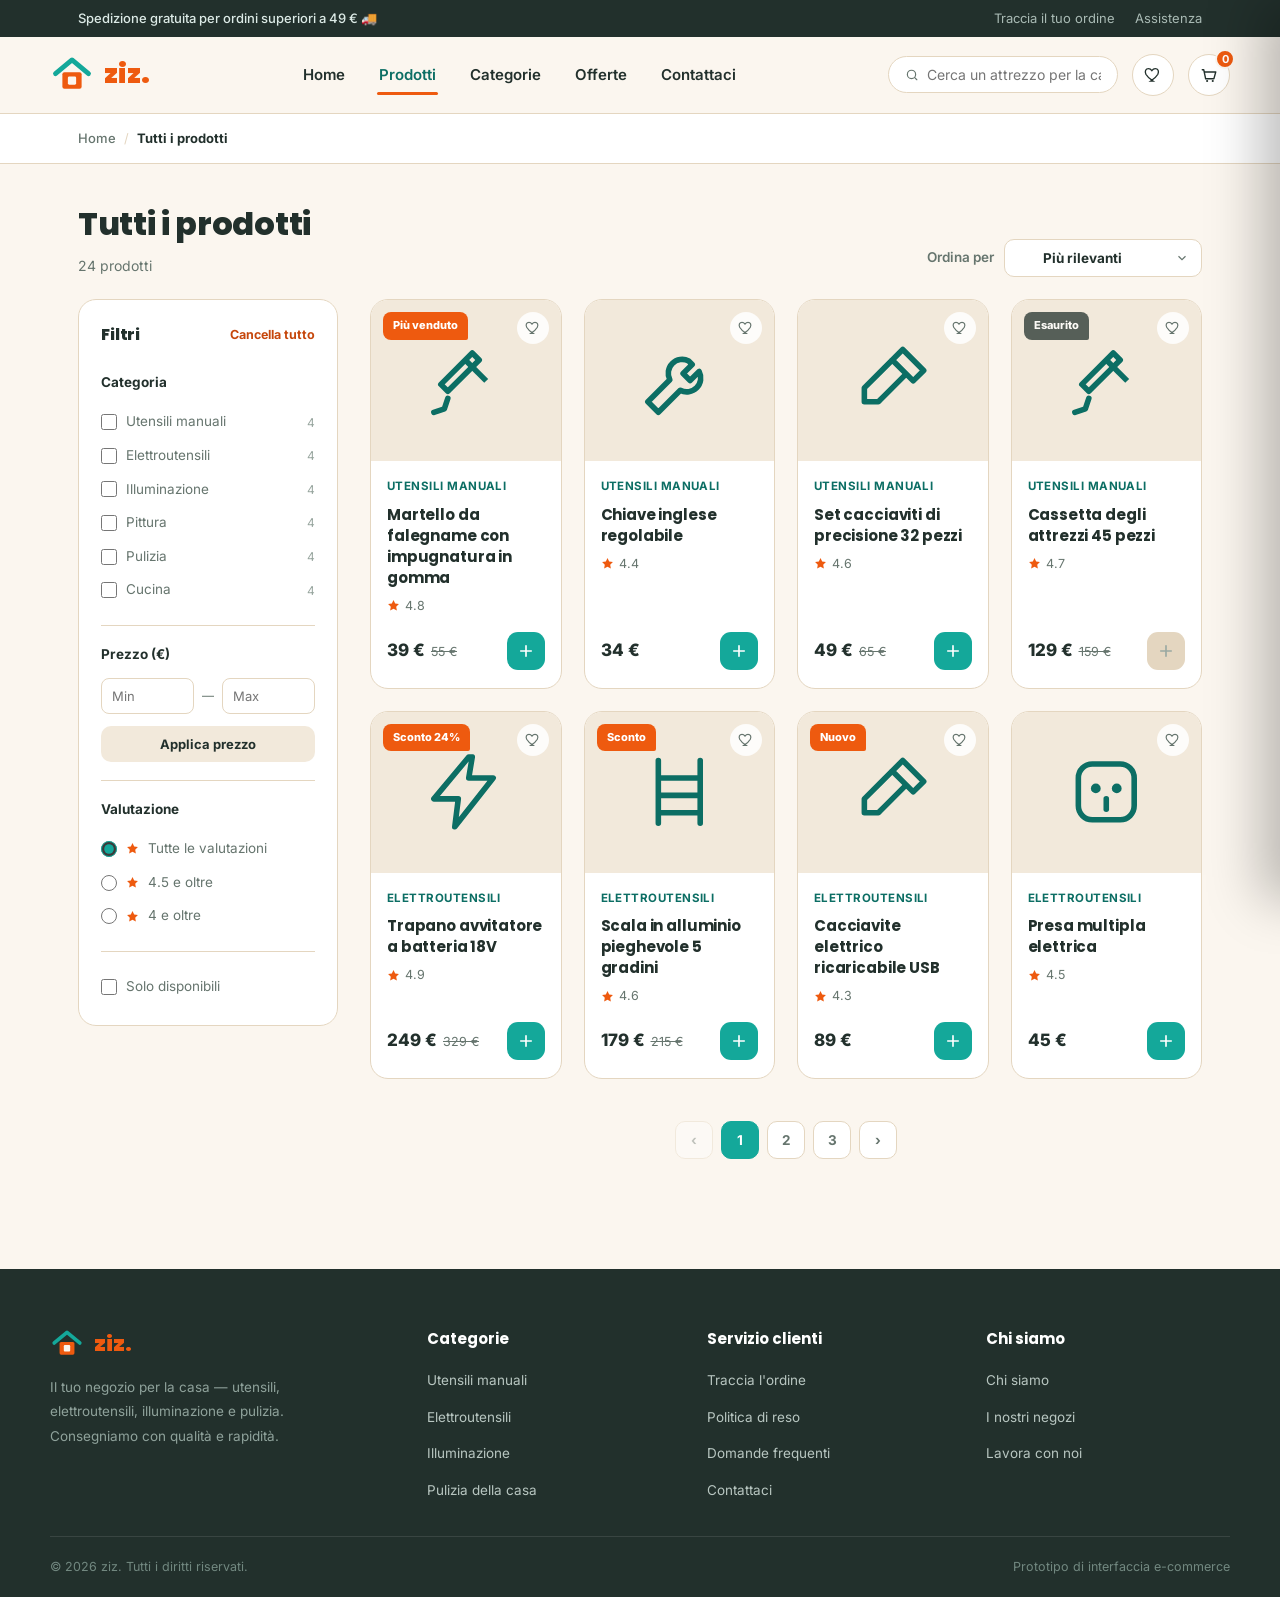
==== aziz-abbigliamento.html @ 1478eea5 "fainl" ====
<!DOCTYPE html>
<html lang="it" dir="ltr">
<head>
<meta charset="UTF-8">
<meta name="viewport" content="width=device-width, initial-scale=1.0">
<title>ziz | Tutti i prodotti</title>
<link rel="preconnect" href="https://fonts.googleapis.com">
<link href="https://fonts.googleapis.com/css2?family=Poppins:wght@400;500;700;800;900&family=Inter:wght@300;400;500;600&display=swap" rel="stylesheet">
<link rel="stylesheet" href="centro-css.css">
</head>
<body>

<!-- Top utility bar -->
<div class="topbar">
  <div class="wrap">
    <span class="promo">Spedizione gratuita per ordini superiori a 49 € 🚚</span>
    <div class="links">
      <a href="#">Traccia il tuo ordine</a>
      <a href="#">Assistenza</a>
    </div>
  </div>
</div>

<!-- Header -->
<header class="site">
  <div class="wrap header-row">
    <a href="#" class="logo" aria-label="ziz - Pagina principale">
      <svg viewBox="0 0 64 64" fill="none" xmlns="http://www.w3.org/2000/svg">
        <path d="M8 30L32 10L56 30" stroke="#14A89A" stroke-width="7" stroke-linecap="round" stroke-linejoin="round"/>
        <rect x="18" y="28" width="28" height="24" rx="3" fill="#EE5A0F"/>
        <rect x="26" y="34" width="12" height="12" rx="2" fill="#FBF6EF"/>
      </svg>
      <span class="word">ziz<span class="dot">.</span></span>
    </a>

    <nav class="main">
      <a href="#">Home</a>
      <a href="#" class="active">Prodotti</a>
      <a href="#">Categorie</a>
      <a href="#">Offerte</a>
      <a href="#">Contattaci</a>
    </nav>

    <div class="header-actions">
      <div class="search-box">
        <svg width="16" height="16" viewBox="0 0 24 24" fill="none"><circle cx="11" cy="11" r="7" stroke="currentColor" stroke-width="2"/><path d="M20 20L16.5 16.5" stroke="currentColor" stroke-width="2" stroke-linecap="round"/></svg>
        <input type="text" placeholder="Cerca un attrezzo per la casa...">
      </div>
      <button class="icon-btn" aria-label="Preferiti">
        <svg width="18" height="18" viewBox="0 0 24 24" fill="none"><path d="M12 20s-7-4.5-9.5-9C.7 7 2.3 3.5 6 3.5c2.1 0 3.5 1.2 4.5 2.6C11.5 4.7 12.9 3.5 15 3.5c3.7 0 5.3 3.5 3.5 7.5-2.5 4.5-9.5 9-9.5 9z" stroke="#22302C" stroke-width="1.8"/></svg>
      </button>
      <button class="icon-btn" id="cartBtn" aria-label="Carrello" onclick="openCart()">
        <svg width="18" height="18" viewBox="0 0 24 24" fill="none"><path d="M3 5h2l2.5 12h11L21 8H6.5" stroke="#22302C" stroke-width="1.8" stroke-linecap="round" stroke-linejoin="round"/><circle cx="9.5" cy="20" r="1.4" fill="#22302C"/><circle cx="17" cy="20" r="1.4" fill="#22302C"/></svg>
        <span class="cart-count" id="cartCount">0</span>
      </button>
    </div>
  </div>
</header>

<!-- Breadcrumb -->
<div class="breadcrumb">
  <div class="wrap">
    <a href="#">Home</a>
    <span class="sep">/</span>
    <span class="current">Tutti i prodotti</span>
  </div>
</div>

<!-- Page head -->
<div class="page-head">
  <div class="wrap page-head-row">
    <div>
      <h1>Tutti i prodotti</h1>
      <div class="count" id="resultsCount">— prodotti</div>
    </div>
    <div class="head-tools">
      <button class="filter-toggle" onclick="toggleFilters()">
        <svg viewBox="0 0 24 24" fill="none"><path d="M4 6h16M7 12h10M10 18h4" stroke="currentColor" stroke-width="1.8" stroke-linecap="round"/></svg>
        Filtri
      </button>
      <div class="sort-box">
        <span>Ordina per</span>
        <select id="sortSelect">
          <option value="relevance">Più rilevanti</option>
          <option value="price-asc">Prezzo: dal più basso</option>
          <option value="price-desc">Prezzo: dal più alto</option>
          <option value="rating">Più votati</option>
        </select>
      </div>
    </div>
  </div>
</div>

<!-- Shop layout -->
<div class="wrap shop-layout">

  <!-- Filters -->
  <aside class="filters" id="filtersPanel">
    <div class="filters-head">
      <h3>Filtri</h3>
      <button class="clear-filters" onclick="clearFilters()">Cancella tutto</button>
    </div>

    <div class="filter-group">
      <h4>Categoria</h4>
      <div id="catFilters"><!-- injected --></div>
    </div>

    <div class="filter-group">
      <h4>Prezzo (€)</h4>
      <div class="price-inputs">
        <input type="number" id="priceMin" placeholder="Min" min="0">
        <span>—</span>
        <input type="number" id="priceMax" placeholder="Max" min="0">
      </div>
      <button class="price-apply" onclick="renderGrid()">Applica prezzo</button>
    </div>

    <div class="filter-group">
      <h4>Valutazione</h4>
      <label class="filter-check rating-check">
        <span class="lbl">
          <input type="radio" name="rating" value="0" checked onchange="renderGrid()">
          <svg viewBox="0 0 24 24" fill="currentColor"><path d="M12 2l3.1 6.3 6.9 1-5 4.9 1.2 6.8L12 17.8 5.8 21l1.2-6.8-5-4.9 6.9-1L12 2z"/></svg>
          Tutte le valutazioni
        </span>
      </label>
      <label class="filter-check rating-check">
        <span class="lbl">
          <input type="radio" name="rating" value="4.5" onchange="renderGrid()">
          <svg viewBox="0 0 24 24" fill="currentColor"><path d="M12 2l3.1 6.3 6.9 1-5 4.9 1.2 6.8L12 17.8 5.8 21l1.2-6.8-5-4.9 6.9-1L12 2z"/></svg>
          4.5 e oltre
        </span>
      </label>
      <label class="filter-check rating-check">
        <span class="lbl">
          <input type="radio" name="rating" value="4" onchange="renderGrid()">
          <svg viewBox="0 0 24 24" fill="currentColor"><path d="M12 2l3.1 6.3 6.9 1-5 4.9 1.2 6.8L12 17.8 5.8 21l1.2-6.8-5-4.9 6.9-1L12 2z"/></svg>
          4 e oltre
        </span>
      </label>
    </div>

    <div class="filter-group">
      <label class="filter-check">
        <span class="lbl">
          <input type="checkbox" id="inStockOnly" onchange="renderGrid()">
          Solo disponibili
        </span>
      </label>
    </div>
  </aside>

  <!-- Products -->
  <main>
    <div class="prod-grid" id="productGrid"><!-- injected by JS --></div>
    <div class="pagination" id="pagination"><!-- injected by JS --></div>
  </main>
</div>

<!-- Footer -->
<footer>
  <div class="wrap footer-top">
    <div>
      <div class="flogo">
        <svg viewBox="0 0 64 64" fill="none"><path d="M8 30L32 10L56 30" stroke="#14A89A" stroke-width="7" stroke-linecap="round" stroke-linejoin="round"/><rect x="18" y="28" width="28" height="24" rx="3" fill="#EE5A0F"/><rect x="26" y="34" width="12" height="12" rx="2" fill="#FBF6EF"/></svg>
        <span class="word">ziz.</span>
      </div>
      <p class="desc">Il tuo negozio per la casa — utensili, elettroutensili, illuminazione e pulizia. Consegniamo con qualità e rapidità.</p>
    </div>
    <div>
      <h4>Categorie</h4>
      <ul>
        <li><a href="#">Utensili manuali</a></li>
        <li><a href="#">Elettroutensili</a></li>
        <li><a href="#">Illuminazione</a></li>
        <li><a href="#">Pulizia della casa</a></li>
      </ul>
    </div>
    <div>
      <h4>Servizio clienti</h4>
      <ul>
        <li><a href="#">Traccia l'ordine</a></li>
        <li><a href="#">Politica di reso</a></li>
        <li><a href="#">Domande frequenti</a></li>
        <li><a href="#">Contattaci</a></li>
      </ul>
    </div>
    <div>
      <h4>Chi siamo</h4>
      <ul>
        <li><a href="#">Chi siamo</a></li>
        <li><a href="#">I nostri negozi</a></li>
        <li><a href="#">Lavora con noi</a></li>
      </ul>
    </div>
  </div>
  <div class="wrap footer-bottom">
    <span>© 2026 ziz. Tutti i diritti riservati.</span>
    <span>Prototipo di interfaccia e-commerce</span>
  </div>
</footer>

<!-- Cart drawer -->
<div class="overlay" id="overlay" onclick="closeCart()"></div>
<aside class="drawer" id="drawer">
  <div class="drawer-head">
    <h3>Carrello</h3>
    <button class="drawer-close" onclick="closeCart()" aria-label="Chiudi il carrello">
      <svg viewBox="0 0 24 24" fill="none"><path d="M6 6l12 12M18 6L6 18" stroke="#22302C" stroke-width="2" stroke-linecap="round"/></svg>
    </button>
  </div>
  <div class="drawer-items" id="drawerItems"></div>
  <div class="drawer-foot">
    <div class="subtotal-row"><span>Subtotale</span><span class="amt" id="subtotalAmt">0 €</span></div>
    <a href="#" class="btn btn-primary" style="width:100%;">Completa l'ordine</a>
  </div>
</aside>

<script>
  // ---------- Icons ----------
  const ICONS = {
    hammer: `<svg viewBox="0 0 24 24" fill="none"><path d="M14 4l-9 9 2 2 9-9-2-2z" stroke="currentColor" stroke-width="1.6" stroke-linejoin="round"/><path d="M12 6l6 6" stroke="currentColor" stroke-width="1.6"/><path d="M3 21l3-1 1-3" stroke="currentColor" stroke-width="1.6" stroke-linecap="round" stroke-linejoin="round"/></svg>`,
    drill: `<svg viewBox="0 0 24 24" fill="none"><path d="M13 2L3 14h7l-1 8 11-14h-7l1-6z" stroke="currentColor" stroke-width="1.6" stroke-linejoin="round"/></svg>`,
    bulb: `<svg viewBox="0 0 24 24" fill="none"><circle cx="12" cy="8" r="4" stroke="currentColor" stroke-width="1.6"/><path d="M9 12l-2 8h10l-2-8" stroke="currentColor" stroke-width="1.6" stroke-linejoin="round"/></svg>`,
    brush: `<svg viewBox="0 0 24 24" fill="none"><path d="M4 20h16M8 20V10l4-6 4 6v10" stroke="currentColor" stroke-width="1.6" stroke-linejoin="round"/></svg>`,
    spray: `<svg viewBox="0 0 24 24" fill="none"><path d="M9 8h4v13H9zM11 8V4M8 5h6M2 10l3 2M2 14l3-1" stroke="currentColor" stroke-width="1.6" stroke-linecap="round" stroke-linejoin="round"/></svg>`,
    pan: `<svg viewBox="0 0 24 24" fill="none"><circle cx="10" cy="12" r="7" stroke="currentColor" stroke-width="1.6"/><path d="M17 10h5" stroke="currentColor" stroke-width="1.6" stroke-linecap="round"/></svg>`,
    wrench: `<svg viewBox="0 0 24 24" fill="none"><path d="M14.7 6.3a4 4 0 00-5.4 5.4L3 18l3 3 6.3-6.3a4 4 0 005.4-5.4l-2.6 2.6-2-2 2.6-2.6z" stroke="currentColor" stroke-width="1.6" stroke-linejoin="round"/></svg>`,
    ladder: `<svg viewBox="0 0 24 24" fill="none"><path d="M6 3v18M18 3v18M6 8h12M6 13h12M6 18h12" stroke="currentColor" stroke-width="1.6" stroke-linecap="round"/></svg>`,
    screwdriver: `<svg viewBox="0 0 24 24" fill="none"><path d="M15 3l6 6-3 3-6-6 3-3z" stroke="currentColor" stroke-width="1.6" stroke-linejoin="round"/><path d="M12 6L4 14v4h4l8-8" stroke="currentColor" stroke-width="1.6" stroke-linejoin="round"/></svg>`,
    socket: `<svg viewBox="0 0 24 24" fill="none"><rect x="4" y="4" width="16" height="16" rx="4" stroke="currentColor" stroke-width="1.6"/><circle cx="9" cy="11" r="1.4" fill="currentColor"/><circle cx="15" cy="11" r="1.4" fill="currentColor"/><path d="M12 14v3" stroke="currentColor" stroke-width="1.6" stroke-linecap="round"/></svg>`,
    lamp: `<svg viewBox="0 0 24 24" fill="none"><path d="M6 4h12l-3 8H9L6 4z" stroke="currentColor" stroke-width="1.6" stroke-linejoin="round"/><path d="M12 12v6M8 21h8" stroke="currentColor" stroke-width="1.6" stroke-linecap="round"/></svg>`,
    roller: `<svg viewBox="0 0 24 24" fill="none"><rect x="3" y="5" width="14" height="6" rx="2" stroke="currentColor" stroke-width="1.6"/><path d="M13 11v4M13 20v-5M13 20h5" stroke="currentColor" stroke-width="1.6" stroke-linecap="round"/></svg>`,
    mop: `<svg viewBox="0 0 24 24" fill="none"><path d="M12 3v11" stroke="currentColor" stroke-width="1.6" stroke-linecap="round"/><path d="M6 21c0-4 3-6 6-7 3 1 6 3 6 7" stroke="currentColor" stroke-width="1.6" stroke-linecap="round" stroke-linejoin="round"/></svg>`,
    kettle: `<svg viewBox="0 0 24 24" fill="none"><path d="M5 11h11a3 3 0 013 3v0a3 3 0 01-3 3h-1" stroke="currentColor" stroke-width="1.6" stroke-linecap="round"/><path d="M4 11c0 6 3 9 7 9s7-3 7-9" stroke="currentColor" stroke-width="1.6"/><path d="M9 11V7a2 2 0 014 0v4" stroke="currentColor" stroke-width="1.6"/></svg>`,
  };

  // ---------- Categories ----------
  const CATEGORIES = ['Utensili manuali','Elettroutensili','Illuminazione','Pittura','Pulizia','Cucina'];

  // ---------- Product data ----------
  // Campo "image": URL della foto reale del prodotto. Se lasciato null (o se il
  // link non si carica), la scheda mostra automaticamente l'icona come prima:
  // non è mai richiesto avere una foto per ogni prodotto.
  const PRODUCTS = [
    {id:1, cat:'Utensili manuali', name:'Martello da falegname con impugnatura in gomma', icon:'hammer', image:'https://picsum.photos/seed/ziz1/500/420', price:39, was:55, rating:4.8, badge:'Più venduto', stock:true},
    {id:2, cat:'Utensili manuali', name:'Chiave inglese regolabile', icon:'wrench', image:'https://picsum.photos/seed/ziz2/500/420', price:34, was:null, rating:4.4, badge:null, stock:true},
    {id:3, cat:'Utensili manuali', name:'Set cacciaviti di precisione 32 pezzi', icon:'screwdriver', image:'https://picsum.photos/seed/ziz3/500/420', price:49, was:65, rating:4.6, badge:null, stock:true},
    {id:4, cat:'Utensili manuali', name:'Cassetta degli attrezzi 45 pezzi', icon:'hammer', image:null, price:129, was:159, rating:4.7, badge:'Sconto 19%', stock:false},

    {id:5, cat:'Elettroutensili', name:'Trapano avvitatore a batteria 18V', icon:'drill', image:'https://picsum.photos/seed/ziz5/500/420', price:249, was:329, rating:4.9, badge:'Sconto 24%', stock:true},
    {id:6, cat:'Elettroutensili', name:'Scala in alluminio pieghevole 5 gradini', icon:'ladder', image:'https://picsum.photos/seed/ziz6/500/420', price:179, was:215, rating:4.6, badge:'Sconto', stock:true},
    {id:7, cat:'Elettroutensili', name:'Cacciavite elettrico ricaricabile USB', icon:'screwdriver', image:null, price:89, was:null, rating:4.3, badge:'Nuovo', stock:true},
    {id:8, cat:'Elettroutensili', name:'Presa multipla elettrica', icon:'socket', image:'https://picsum.photos/seed/ziz8/500/420', price:45, was:null, rating:4.5, badge:null, stock:true},

    {id:9, cat:'Illuminazione', name:'Lampadina LED smart controllabile', icon:'bulb', image:'https://picsum.photos/seed/ziz9/500/420', price:29, was:null, rating:4.6, badge:null, stock:true},
    {id:10, cat:'Illuminazione', name:'Lampada da scrivania pieghevole', icon:'lamp', image:'https://picsum.photos/seed/ziz10/500/420', price:69, was:89, rating:4.4, badge:null, stock:true},
    {id:11, cat:'Illuminazione', name:'Striscia LED colorata 5 metri', icon:'bulb', image:null, price:55, was:75, rating:4.7, badge:'Sconto 27%', stock:true},
    {id:12, cat:'Illuminazione', name:'Lampada da parete esterna impermeabile', icon:'lamp', image:'https://picsum.photos/seed/ziz12/500/420', price:99, was:null, rating:4.2, badge:null, stock:false},

    {id:13, cat:'Pittura', name:'Set pennelli professionali 5 pezzi', icon:'brush', image:'https://picsum.photos/seed/ziz13/500/420', price:59, was:79, rating:4.5, badge:null, stock:true},
    {id:14, cat:'Pittura', name:'Rullo per pittura con vaschetta', icon:'roller', image:'https://picsum.photos/seed/ziz14/500/420', price:35, was:null, rating:4.3, badge:null, stock:true},
    {id:15, cat:'Pittura', name:'Pittura murale per interni 3,6 litri', icon:'brush', image:null, price:145, was:170, rating:4.6, badge:'Sconto', stock:true},
    {id:16, cat:'Pittura', name:'Nastro adesivo di protezione per pittura', icon:'roller', image:'https://picsum.photos/seed/ziz16/500/420', price:12, was:null, rating:4.1, badge:null, stock:true},

    {id:17, cat:'Pulizia', name:'Detergente spray multiuso', icon:'spray', image:'https://picsum.photos/seed/ziz17/500/420', price:18, was:null, rating:4.3, badge:'Nuovo', stock:true},
    {id:18, cat:'Pulizia', name:'Scopa a mocio rotante con doppio secchio', icon:'mop', image:'https://picsum.photos/seed/ziz18/500/420', price:99, was:129, rating:4.8, badge:'Più venduto', stock:true},
    {id:19, cat:'Pulizia', name:'Set spazzole per pulizia domestica', icon:'spray', image:null, price:27, was:null, rating:4.2, badge:null, stock:true},
    {id:20, cat:'Pulizia', name:'Aspirapolvere portatile a batteria', icon:'mop', image:'https://picsum.photos/seed/ziz20/500/420', price:159, was:199, rating:4.6, badge:'Sconto 20%', stock:false},

    {id:21, cat:'Cucina', name:'Padella antiaderente Tefal 28 cm', icon:'pan', image:'https://picsum.photos/seed/ziz21/500/420', price:89, was:120, rating:4.7, badge:null, stock:true},
    {id:22, cat:'Cucina', name:'Bollitore elettrico in acciaio inox', icon:'kettle', image:'https://picsum.photos/seed/ziz22/500/420', price:79, was:99, rating:4.5, badge:null, stock:true},
    {id:23, cat:'Cucina', name:'Set pentole da cucina 8 pezzi', icon:'pan', image:null, price:299, was:359, rating:4.8, badge:'Sconto 17%', stock:true},
    {id:24, cat:'Cucina', name:'Bollitore elettrico con controllo della temperatura', icon:'kettle', image:'https://picsum.photos/seed/ziz24/500/420', price:119, was:null, rating:4.4, badge:'Nuovo', stock:true},
  ];

  const PAGE_SIZE = 8;
  let currentPage = 1;

  // ---------- Build category filter checkboxes ----------
  const catFiltersEl = document.getElementById('catFilters');
  catFiltersEl.innerHTML = CATEGORIES.map(cat => {
    const count = PRODUCTS.filter(p => p.cat === cat).length;
    return `
      <label class="filter-check">
        <span class="lbl">
          <input type="checkbox" class="cat-check" value="${cat}" onchange="renderGrid()">
          ${cat}
        </span>
        <span class="cnt">${count}</span>
      </label>`;
  }).join('');

  function getSelectedCats(){
    return Array.from(document.querySelectorAll('.cat-check:checked')).map(c => c.value);
  }

  function getFiltered(){
    const cats = getSelectedCats();
    const min = parseFloat(document.getElementById('priceMin').value);
    const max = parseFloat(document.getElementById('priceMax').value);
    const minRating = parseFloat(document.querySelector('input[name="rating"]:checked').value);
    const stockOnly = document.getElementById('inStockOnly').checked;

    let list = PRODUCTS.filter(p => {
      if(cats.length && !cats.includes(p.cat)) return false;
      if(!isNaN(min) && p.price < min) return false;
      if(!isNaN(max) && p.price > max) return false;
      if(p.rating < minRating) return false;
      if(stockOnly && !p.stock) return false;
      return true;
    });

    const sort = document.getElementById('sortSelect').value;
    if(sort === 'price-asc') list.sort((a,b) => a.price - b.price);
    else if(sort === 'price-desc') list.sort((a,b) => b.price - a.price);
    else if(sort === 'rating') list.sort((a,b) => b.rating - a.rating);

    return list;
  }

  function cardHTML(p){
    return `
    <article class="prod-card">
      <div class="prod-media">
        ${p.badge && p.stock ? `<span class="badge">${p.badge}</span>` : ''}
        ${!p.stock ? `<span class="badge out">Esaurito</span>` : ''}
        <button class="fav-btn" onclick="this.classList.toggle('active')" aria-label="Aggiungi ai preferiti">
          <svg viewBox="0 0 24 24" fill="none"><path d="M12 20s-7-4.5-9.5-9C.7 7 2.3 3.5 6 3.5c2.1 0 3.5 1.2 4.5 2.6C11.5 4.7 12.9 3.5 15 3.5c3.7 0 5.3 3.5 3.5 7.5-2.5 4.5-9.5 9-9.5 9z" stroke="currentColor" stroke-width="1.8"/></svg>
        </button>
        ${ICONS[p.icon]}
        ${p.image ? `<img src="${p.image}" alt="${p.name}" loading="lazy" onerror="this.remove()">` : ''}
      </div>
      <div class="prod-body">
        <span class="prod-cat">${p.cat}</span>
        <h3 class="prod-name">${p.name}</h3>
        <div class="prod-rating">
          <svg viewBox="0 0 24 24" fill="currentColor"><path d="M12 2l3.1 6.3 6.9 1-5 4.9 1.2 6.8L12 17.8 5.8 21l1.2-6.8-5-4.9 6.9-1L12 2z"/></svg>
          ${p.rating}
        </div>
        <div class="prod-foot">
          <div class="price">
            <span class="now">${p.price} €</span>
            ${p.was ? `<span class="was">${p.was} €</span>` : ''}
          </div>
          <button class="add-btn" aria-label="Aggiungi al carrello" onclick="addToCart(${p.id})" ${!p.stock ? 'disabled' : ''}>
            <svg viewBox="0 0 24 24" fill="none"><path d="M12 5v14M5 12h14" stroke="currentColor" stroke-width="2.2" stroke-linecap="round"/></svg>
          </button>
        </div>
      </div>
    </article>`;
  }

  function renderGrid(){
    currentPage = Math.min(currentPage, 1e9);
    const filtered = getFiltered();
    const totalPages = Math.max(1, Math.ceil(filtered.length / PAGE_SIZE));
    if(currentPage > totalPages) currentPage = totalPages;

    document.getElementById('resultsCount').textContent = `${filtered.length} prodotti`;

    const grid = document.getElementById('productGrid');
    if(filtered.length === 0){
      grid.classList.add('empty');
      grid.innerHTML = `
        <div class="results-empty show">
          <svg viewBox="0 0 24 24" fill="none"><circle cx="11" cy="11" r="7" stroke="currentColor" stroke-width="1.6"/><path d="M20 20L16.5 16.5" stroke="currentColor" stroke-width="1.6" stroke-linecap="round"/></svg>
          <p>Nessun prodotto trovato</p>
          <span>Prova a modificare i filtri o cancellali per vedere tutti i prodotti</span>
        </div>`;
      document.getElementById('pagination').innerHTML = '';
      return;
    }
    grid.classList.remove('empty');

    const start = (currentPage - 1) * PAGE_SIZE;
    const pageItems = filtered.slice(start, start + PAGE_SIZE);
    grid.innerHTML = pageItems.map(cardHTML).join('');

    renderPagination(totalPages);
  }

  function renderPagination(totalPages){
    const el = document.getElementById('pagination');
    if(totalPages <= 1){ el.innerHTML = ''; return; }
    let html = `<button class="page-btn" ${currentPage===1?'disabled':''} onclick="goPage(${currentPage-1})" aria-label="Precedente">‹</button>`;
    for(let i=1; i<=totalPages; i++){
      html += `<button class="page-btn ${i===currentPage?'active':''}" onclick="goPage(${i})">${i}</button>`;
    }
    html += `<button class="page-btn" ${currentPage===totalPages?'disabled':''} onclick="goPage(${currentPage+1})" aria-label="Successivo">›</button>`;
    el.innerHTML = html;
  }

  function goPage(n){
    currentPage = n;
    renderGrid();
    document.querySelector('.page-head').scrollIntoView({behavior:'smooth', block:'start'});
  }

  function clearFilters(){
    document.querySelectorAll('.cat-check').forEach(c => c.checked = false);
    document.getElementById('priceMin').value = '';
    document.getElementById('priceMax').value = '';
    document.querySelector('input[name="rating"][value="0"]').checked = true;
    document.getElementById('inStockOnly').checked = false;
    document.getElementById('sortSelect').value = 'relevance';
    currentPage = 1;
    renderGrid();
  }

  document.getElementById('sortSelect').addEventListener('change', () => { currentPage = 1; renderGrid(); });

  function toggleFilters(){
    document.getElementById('filtersPanel').classList.toggle('open');
  }

  // ---------- Cart logic ----------
  let cart = {}; // id -> qty

  function addToCart(id){
    cart[id] = (cart[id] || 0) + 1;
    renderCart();
    openCart();
  }
  function changeQty(id, delta){
    cart[id] = (cart[id] || 0) + delta;
    if(cart[id] <= 0) delete cart[id];
    renderCart();
  }
  function removeItem(id){
    delete cart[id];
    renderCart();
  }

  function renderCart(){
    const items = Object.entries(cart);
    const countEl = document.getElementById('cartCount');
    const totalQty = items.reduce((s,[,q]) => s+q, 0);
    countEl.textContent = totalQty;

    const container = document.getElementById('drawerItems');
    if(items.length === 0){
      container.innerHTML = `
        <div class="cart-empty">
          <svg viewBox="0 0 24 24" fill="none"><path d="M3 5h2l2.5 12h11L21 8H6.5" stroke="currentColor" stroke-width="1.6" stroke-linecap="round" stroke-linejoin="round"/><circle cx="9.5" cy="20" r="1.4" fill="currentColor"/><circle cx="17" cy="20" r="1.4" fill="currentColor"/></svg>
          <p>Il tuo carrello è vuoto</p>
        </div>`;
      document.getElementById('subtotalAmt').textContent = '0 €';
      return;
    }

    let subtotal = 0;
    container.innerHTML = items.map(([id, qty]) => {
      const p = PRODUCTS.find(x => x.id == id);
      subtotal += p.price * qty;
      return `
        <div class="cart-item">
          <div class="thumb">${ICONS[p.icon]}${p.image ? `<img src="${p.image}" alt="${p.name}" onerror="this.remove()">` : ''}</div>
          <div class="cart-item-body">
            <span class="name">${p.name}</span>
            <div class="qty-row">
              <div class="qty-ctrl">
                <button onclick="changeQty(${p.id}, -1)" aria-label="Diminuisci quantità">−</button>
                <span>${qty}</span>
                <button onclick="changeQty(${p.id}, 1)" aria-label="Aumenta quantità">+</button>
              </div>
              <span class="price-tag">${p.price * qty} €</span>
            </div>
            <a href="#" class="remove-btn" onclick="removeItem(${p.id}); return false;">Rimuovi</a>
          </div>
        </div>`;
    }).join('');
    document.getElementById('subtotalAmt').textContent = subtotal + ' €';
  }

  function openCart(){
    document.getElementById('drawer').classList.add('open');
    document.getElementById('overlay').classList.add('open');
  }
  function closeCart(){
    document.getElementById('drawer').classList.remove('open');
    document.getElementById('overlay').classList.remove('open');
  }

  renderCart();
  renderGrid();
</script>

</body>
</html>
---- centro-css.css ----
:root{
    --teal:#14A89A;
    --teal-dark:#0C6E64;
    --teal-light:#DCF1EE;
    --orange:#EE5A0F;
    --orange-dark:#C6470C;
    --cream:#FBF6EF;
    --sand:#F2E9DB;
    --sand-line:#E4D6C0;
    --ink:#22302C;
    --ink-soft:#66756E;
    --white:#FFFFFF;
    --radius:18px;
  }
  *{box-sizing:border-box; margin:0; padding:0;}
  html{scroll-behavior:smooth;}
  body{
    background:var(--cream);
    color:var(--ink);
    font-family:'Inter', sans-serif;
    font-weight:400;
    line-height:1.6;
    -webkit-font-smoothing:antialiased;
  }
  h1,h2,h3,.display{
    font-family:'Poppins', sans-serif;
    font-weight:800;
    letter-spacing:-0.01em;
  }
  a{color:inherit; text-decoration:none;}
  button{font-family:inherit; cursor:pointer; border:none; background:none;}
  img,svg{display:block;}
  .wrap{max-width:1180px; margin:0 auto; padding:0 28px;}

  a:focus-visible, button:focus-visible, input:focus-visible, select:focus-visible{
    outline:3px solid var(--orange); outline-offset:2px;
  }

  /* ---------- Top bar ---------- */
  .topbar{background:var(--ink); color:#DCEAE6; font-size:13px; padding:8px 0;}
  .topbar .wrap{display:flex; justify-content:space-between; align-items:center;}
  .topbar .promo{font-weight:500;}
  .topbar .links{display:flex; gap:20px; color:#A9BAB4;}

  /* ---------- Header ---------- */
  header.site{background:var(--cream); position:sticky; top:0; z-index:50; border-bottom:1px solid var(--sand-line);}
  .header-row{display:flex; align-items:center; justify-content:space-between; padding:16px 0; gap:24px;}
  .logo{display:flex; align-items:center; gap:10px;}
  .logo svg{width:44px; height:44px;}
  .logo .word{font-family:'Poppins',sans-serif; font-weight:900; font-size:26px; color:var(--orange); display:flex; align-items:baseline;}
  .logo .word .dot{color:var(--orange);}
  nav.main{display:flex; gap:30px; font-weight:600; font-size:15px;}
  nav.main a{position:relative; padding:6px 2px; color:var(--ink);}
  nav.main a.active{color:var(--teal-dark);}
  nav.main a.active::after{content:""; position:absolute; left:0; right:0; bottom:-2px; height:3px; background:var(--orange); border-radius:3px;}
  .header-actions{display:flex; align-items:center; gap:14px;}
  .search-box{display:flex; align-items:center; gap:8px; background:var(--white); border:1.5px solid var(--sand-line); border-radius:999px; padding:9px 16px; width:230px; color:var(--ink-soft); font-size:14px;}
  .search-box input{border:none; outline:none; background:transparent; width:100%; font-family:inherit; font-size:14px;}
  .icon-btn{width:42px; height:42px; border-radius:50%; background:var(--white); border:1.5px solid var(--sand-line); display:flex; align-items:center; justify-content:center; position:relative; transition:transform .15s ease, border-color .15s ease;}
  .icon-btn:hover{border-color:var(--teal); transform:translateY(-1px);}
  .cart-count{position:absolute; top:-6px; right:-6px; background:var(--orange); color:#fff; font-size:11px; font-weight:700; width:20px; height:20px; border-radius:50%; display:flex; align-items:center; justify-content:center; border:2px solid var(--cream);}

  /* ---------- Breadcrumb ---------- */
  .breadcrumb{background:var(--white); border-bottom:1px solid var(--sand-line); padding:14px 0; font-size:13px; color:var(--ink-soft);}
  .breadcrumb .wrap{display:flex; align-items:center;}
  .breadcrumb a{color:var(--ink-soft); font-weight:500; transition:color .15s ease;}
  .breadcrumb a:hover{color:var(--teal-dark);}
  .breadcrumb .sep{margin:0 8px; color:var(--sand-line);}
  .breadcrumb .current{color:var(--ink); font-weight:700;}

  /* ---------- Page head ---------- */
  .page-head{padding:34px 0 22px;}
  .page-head-row{display:flex; justify-content:space-between; align-items:flex-end; flex-wrap:wrap; gap:16px;}
  .page-head h1{font-size:32px;}
  .page-head .count{color:var(--ink-soft); font-size:14px; margin-top:6px;}
  .head-tools{display:flex; align-items:center; gap:12px;}
  .filter-toggle{display:none; align-items:center; gap:8px; background:var(--white); border:1.5px solid var(--sand-line); border-radius:12px; padding:10px 16px; font-weight:700; font-size:13.5px;}
  .filter-toggle svg{width:16px; height:16px; color:var(--teal-dark);}
  .sort-box{display:flex; align-items:center; gap:10px; font-size:13.5px; font-weight:600; color:var(--ink-soft);}
  .sort-box select{
    appearance:none; background:var(--white) url('data:image/svg+xml;utf8,<svg xmlns="http://www.w3.org/2000/svg" viewBox="0 0 24 24" fill="none" stroke="%2366756E" stroke-width="2"><path d="M6 9l6 6 6-6"/></svg>') right 12px center/14px no-repeat;
    border:1.5px solid var(--sand-line); border-radius:10px; padding:10px 14px 10px 38px; font-family:inherit; font-weight:700; color:var(--ink); font-size:13.5px;
  }

  /* ---------- Layout ---------- */
  .shop-layout{display:grid; grid-template-columns:260px 1fr; gap:32px; align-items:start; padding-bottom:70px;}

  /* ---------- Filters sidebar ---------- */
  .filters{background:var(--white); border:1px solid var(--sand-line); border-radius:var(--radius); padding:22px; position:sticky; top:96px;}
  .filters-head{display:flex; justify-content:space-between; align-items:center; margin-bottom:6px;}
  .filters-head h3{font-size:16px;}
  .clear-filters{font-size:12.5px; font-weight:700; color:var(--orange-dark);}
  .filter-group{padding:18px 0; border-bottom:1px solid var(--sand-line);}
  .filter-group:last-child{border-bottom:none; padding-bottom:0;}
  .filter-group h4{font-size:13.5px; margin-bottom:12px; color:var(--ink);}
  .filter-check{display:flex; align-items:center; justify-content:space-between; gap:8px; padding:6px 0; font-size:13.5px; color:var(--ink-soft); cursor:pointer;}
  .filter-check .lbl{display:flex; align-items:center; gap:9px;}
  .filter-check input{accent-color:var(--teal); width:16px; height:16px; cursor:pointer;}
  .filter-check .cnt{font-size:12px; color:#98A69F;}
  .price-inputs{display:flex; align-items:center; gap:8px; margin-bottom:12px;}
  .price-inputs input{width:100%; border:1.5px solid var(--sand-line); border-radius:8px; padding:9px 10px; font-family:inherit; font-size:13px; color:var(--ink);}
  .price-inputs span{color:var(--ink-soft); font-size:12px;}
  .price-apply{width:100%; background:var(--sand); color:var(--ink); font-weight:700; font-size:13px; padding:10px; border-radius:10px; transition:background .15s ease;}
  .price-apply:hover{background:var(--sand-line);}
  .rating-check svg{width:13px; height:13px; color:var(--orange);}

  /* ---------- Products grid area ---------- */
  .prod-grid{display:grid; grid-template-columns:repeat(4,1fr); gap:22px;}
  .prod-card{background:var(--white); border:1px solid var(--sand-line); border-radius:var(--radius); overflow:hidden; display:flex; flex-direction:column; transition:transform .18s ease, box-shadow .18s ease;}
  .prod-card:hover{transform:translateY(-5px); box-shadow:0 18px 34px rgba(20,40,35,.10);}
  .prod-media{background:var(--sand); position:relative; aspect-ratio:1/0.85; display:flex; align-items:center; justify-content:center; overflow:hidden;}
  .prod-media svg{width:52%; height:52%; color:var(--teal-dark);}
  .prod-media img{position:absolute; inset:0; width:100%; height:100%; object-fit:cover; z-index:1; background:var(--sand);}
  .badge{position:absolute; top:12px; left:12px; z-index:2; background:var(--orange); color:#fff; font-size:11px; font-weight:800; padding:5px 10px; border-radius:8px 8px 2px 8px;}
  .badge.out{background:var(--ink); opacity:.75;}
  .fav-btn{position:absolute; top:12px; right:12px; z-index:2; width:32px; height:32px; border-radius:50%; background:rgba(255,255,255,.85); display:flex; align-items:center; justify-content:center; transition:background .15s ease;}
  .fav-btn svg{width:16px; height:16px; color:var(--ink-soft);}
  .fav-btn.active svg{color:var(--orange); fill:var(--orange);}
  .prod-body{padding:16px 16px 18px; display:flex; flex-direction:column; gap:8px; flex:1;}
  .prod-cat{font-size:11.5px; font-weight:700; color:var(--teal-dark); text-transform:uppercase; letter-spacing:.04em;}
  .prod-name{font-weight:700; font-size:15px; line-height:1.4;}
  .prod-rating{display:flex; align-items:center; gap:5px; font-size:12.5px; color:var(--ink-soft);}
  .prod-rating svg{width:13px; height:13px; color:var(--orange);}
  .prod-foot{display:flex; align-items:center; justify-content:space-between; margin-top:auto; padding-top:8px;}
  .price{display:flex; align-items:baseline; gap:6px;}
  .price .now{font-weight:800; font-size:17px; color:var(--ink);}
  .price .was{font-size:12.5px; color:var(--ink-soft); text-decoration:line-through;}
  .add-btn{width:38px; height:38px; border-radius:11px; background:var(--teal); color:#fff; display:flex; align-items:center; justify-content:center; transition:background .15s ease, transform .15s ease;}
  .add-btn:hover{background:var(--teal-dark); transform:scale(1.06);}
  .add-btn:disabled{background:var(--sand-line); color:#9AA9A2; cursor:not-allowed; transform:none;}
  .add-btn svg{width:18px; height:18px;}

  .results-empty{display:none; flex-direction:column; align-items:center; text-align:center; padding:80px 20px; color:var(--ink-soft); grid-column:1/-1;}
  .results-empty svg{width:56px; height:56px; color:var(--sand-line); margin-bottom:16px;}
  .results-empty p{font-size:15px; font-weight:600; margin-bottom:6px; color:var(--ink);}
  .results-empty span{font-size:13.5px;}
  .results-empty.show{display:flex;}
  .prod-grid.empty{display:block;}
  .prod-grid.empty .results-empty{display:flex;}

  /* ---------- Pagination ---------- */
  .pagination{display:flex; justify-content:center; align-items:center; gap:8px; margin-top:42px;}
  .page-btn{min-width:38px; height:38px; border-radius:10px; background:var(--white); border:1.5px solid var(--sand-line); font-weight:700; font-size:13.5px; color:var(--ink-soft); padding:0 10px; transition:all .15s ease;}
  .page-btn:hover:not(:disabled){border-color:var(--teal);}
  .page-btn.active{background:var(--teal); border-color:var(--teal); color:#fff;}
  .page-btn:disabled{opacity:.4; cursor:not-allowed;}

  /* ---------- Footer ---------- */
  footer{background:var(--ink); color:#B8C6C1; margin-top:40px;}
  .footer-top{padding:58px 0 34px; display:grid; grid-template-columns:1.4fr 1fr 1fr 1fr; gap:36px;}
  footer h4{color:#fff; font-family:'Poppins'; font-weight:700; font-size:15px; margin-bottom:16px;}
  footer .flogo{display:flex; align-items:center; gap:10px; margin-bottom:14px;}
  footer .flogo svg{width:34px; height:34px;}
  footer .flogo .word{font-family:'Poppins'; font-weight:900; font-size:21px; color:var(--orange);}
  footer p.desc{font-size:13.5px; line-height:1.8; max-width:280px; color:#8FA29B;}
  footer ul{list-style:none; display:flex; flex-direction:column; gap:11px;}
  footer ul a{font-size:13.5px; color:#B8C6C1; transition:color .15s ease;}
  footer ul a:hover{color:var(--orange);}
  .footer-bottom{border-top:1px solid rgba(255,255,255,.1); padding:20px 0; display:flex; justify-content:space-between; align-items:center; font-size:12.5px; color:#728880;}

  /* ---------- Cart drawer ---------- */
  .overlay{position:fixed; inset:0; background:rgba(20,30,27,.5); backdrop-filter:blur(2px); opacity:0; pointer-events:none; transition:opacity .25s ease; z-index:90;}
  .overlay.open{opacity:1; pointer-events:auto;}
  .drawer{position:fixed; top:0; bottom:0; right:0; width:400px; max-width:90vw; background:var(--cream); z-index:95; box-shadow:-20px 0 50px rgba(0,0,0,.25); display:flex; flex-direction:column; transform:translateX(100%); transition:transform .3s cubic-bezier(.22,1,.36,1);}
  .drawer.open{transform:translateX(0);}
  .drawer-head{display:flex; justify-content:space-between; align-items:center; padding:22px 24px; border-bottom:1px solid var(--sand-line);}
  .drawer-head h3{font-size:19px;}
  .drawer-close{width:36px; height:36px; border-radius:50%; background:var(--white); border:1px solid var(--sand-line); display:flex; align-items:center; justify-content:center;}
  .drawer-close svg{width:16px; height:16px;}
  .drawer-items{flex:1; overflow-y:auto; padding:14px 24px;}
  .cart-empty{display:flex; flex-direction:column; align-items:center; text-align:center; padding:60px 20px; color:var(--ink-soft);}
  .cart-empty svg{width:60px; height:60px; color:var(--sand-line); margin-bottom:16px;}
  .cart-item{display:flex; gap:12px; padding:14px 0; border-bottom:1px solid var(--sand-line);}
  .cart-item .thumb{width:64px; height:64px; border-radius:12px; background:var(--sand); flex-shrink:0; display:flex; align-items:center; justify-content:center; overflow:hidden; position:relative;}
  .cart-item .thumb svg{width:34px; height:34px; color:var(--teal-dark);}
  .cart-item .thumb img{position:absolute; inset:0; width:100%; height:100%; object-fit:cover;}
  .cart-item-body{flex:1; display:flex; flex-direction:column; gap:6px;}
  .cart-item-body .name{font-weight:700; font-size:13.5px;}
  .qty-row{display:flex; align-items:center; justify-content:space-between;}
  .qty-ctrl{display:flex; align-items:center; gap:10px; background:var(--white); border:1px solid var(--sand-line); border-radius:999px; padding:4px 10px;}
  .qty-ctrl button{width:20px; height:20px; display:flex; align-items:center; justify-content:center; font-weight:800; color:var(--teal-dark); font-size:15px;}
  .qty-ctrl span{font-size:13px; font-weight:700; min-width:14px; text-align:center;}
  .cart-item .price-tag{font-weight:800; font-size:13.5px;}
  .remove-btn{color:var(--ink-soft); font-size:12px; text-decoration:underline; align-self:flex-start;}
  .drawer-foot{padding:20px 24px 26px; border-top:1px solid var(--sand-line);}
  .subtotal-row{display:flex; justify-content:space-between; font-weight:700; margin-bottom:16px; font-size:15px;}
  .subtotal-row .amt{color:var(--orange-dark); font-size:19px;}
  .btn{display:inline-flex; align-items:center; justify-content:center; gap:8px; padding:14px 26px; border-radius:12px; font-weight:700; font-size:15px; transition:transform .15s ease, box-shadow .15s ease, background .15s ease;}
  .btn-primary{background:var(--orange); color:#fff; box-shadow:0 8px 20px rgba(238,90,15,.35);}
  .btn-primary:hover{background:var(--orange-dark); transform:translateY(-2px);}

  @media (max-width:1000px){
    nav.main, .search-box{display:none;}
    .shop-layout{grid-template-columns:1fr;}
    .filters{position:fixed; top:0; bottom:0; right:0; width:300px; max-width:85vw; z-index:96; border-radius:0; overflow-y:auto; transform:translateX(100%); transition:transform .3s cubic-bezier(.22,1,.36,1); display:block;}
    .filters.open{transform:translateX(0); box-shadow:-16px 0 40px rgba(0,0,0,.2);}
    .filter-toggle{display:flex;}
    .prod-grid{grid-template-columns:repeat(2,1fr);}
  }
  @media (max-width:560px){
    .prod-grid{grid-template-columns:1fr 1fr;}
    .page-head h1{font-size:26px;}
    .footer-top{grid-template-columns:1fr;}
    .drawer{width:100%;}
    .head-tools{width:100%; justify-content:space-between;}
    .sort-box select{padding:10px 10px 10px 30px;}
  }

  @media (prefers-reduced-motion:reduce){
    *{transition:none !important; scroll-behavior:auto !important;}
  }
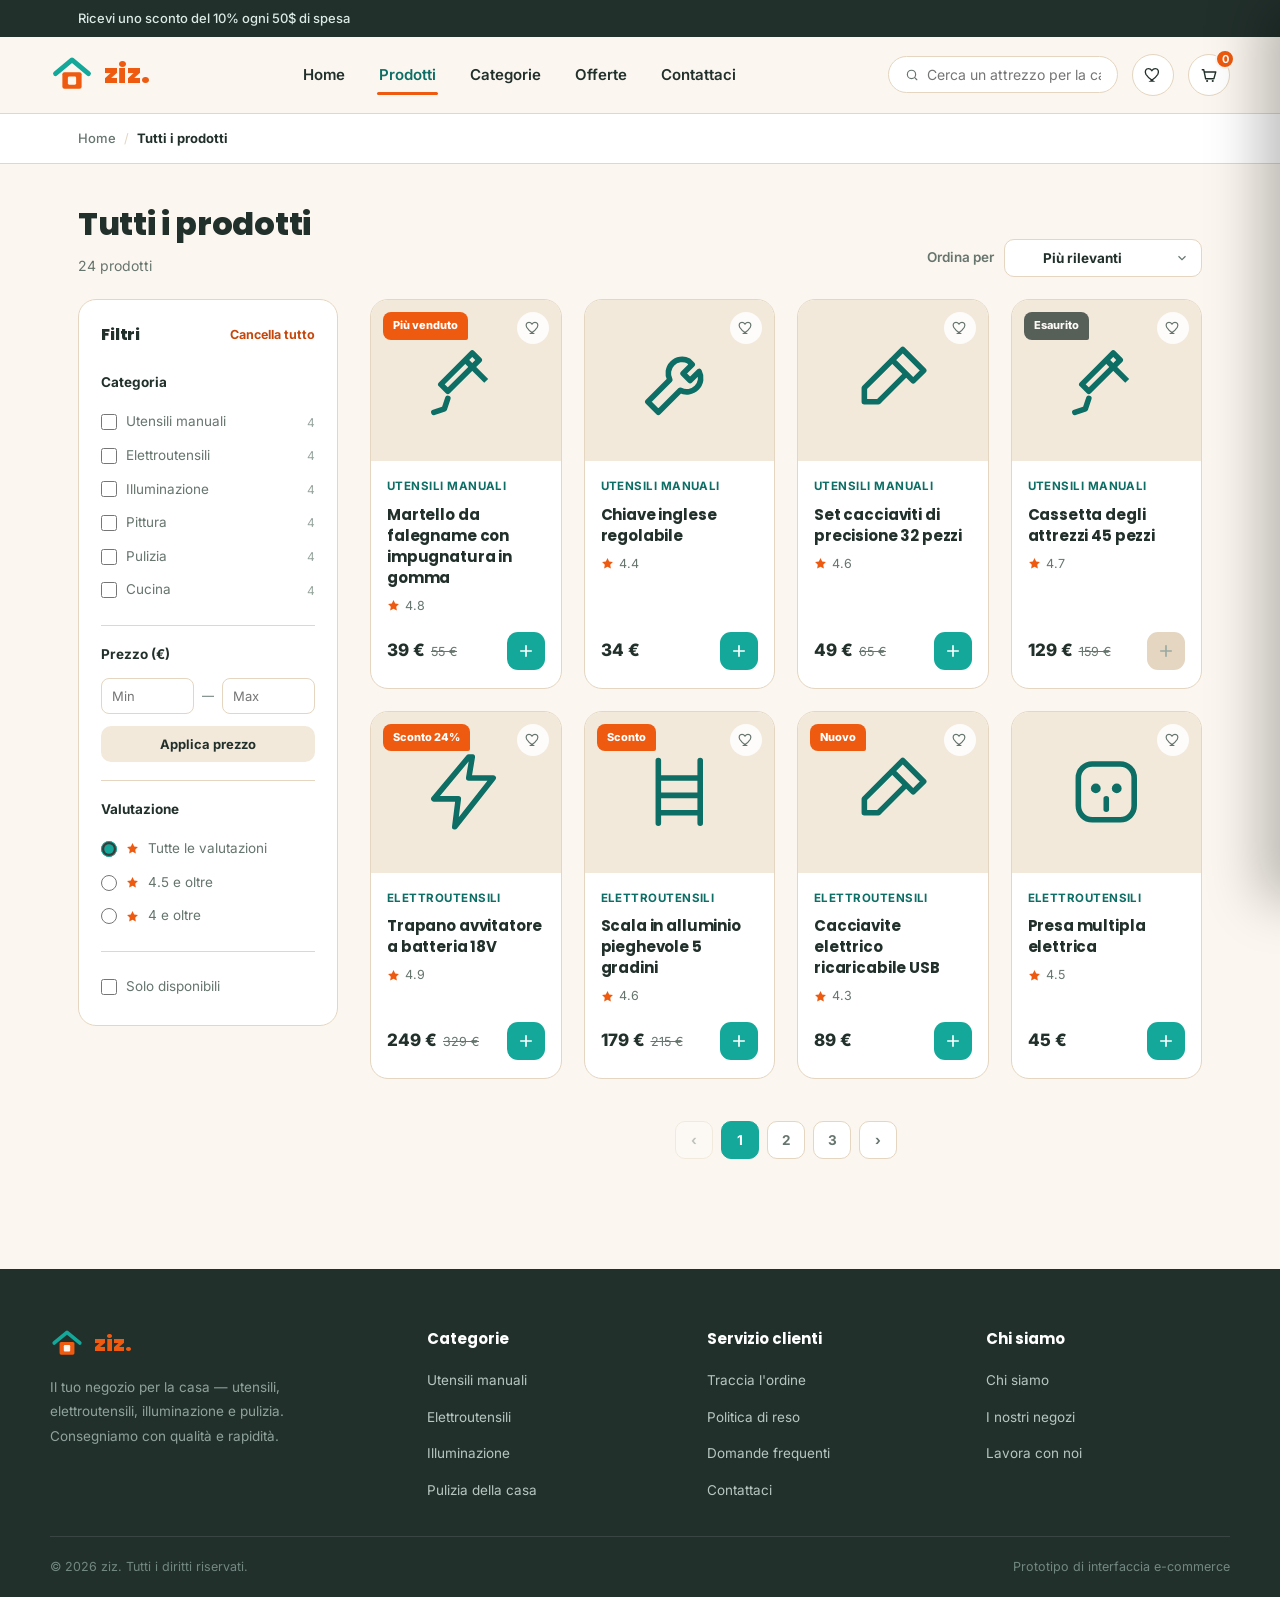
==== commit de696768: "Rimuovi le img" ====
--- a/aziz-abbigliamento.html
+++ b/aziz-abbigliamento.html
@@ -13,10 +13,8 @@
 <!-- Top utility bar -->
 <div class="topbar">
   <div class="wrap">
-    <span class="promo">Spedizione gratuita per ordini superiori a 49 € 🚚</span>
+    <span class="promo">Ricevi uno sconto del 10% ogni 50$ di spesa</span>
     <div class="links">
-      <a href="#">Traccia il tuo ordine</a>
-      <a href="#">Assistenza</a>
     </div>
   </div>
 </div>
@@ -244,35 +242,35 @@
   // link non si carica), la scheda mostra automaticamente l'icona come prima:
   // non è mai richiesto avere una foto per ogni prodotto.
   const PRODUCTS = [
-    {id:1, cat:'Utensili manuali', name:'Martello da falegname con impugnatura in gomma', icon:'hammer', image:'https://picsum.photos/seed/ziz1/500/420', price:39, was:55, rating:4.8, badge:'Più venduto', stock:true},
-    {id:2, cat:'Utensili manuali', name:'Chiave inglese regolabile', icon:'wrench', image:'https://picsum.photos/seed/ziz2/500/420', price:34, was:null, rating:4.4, badge:null, stock:true},
-    {id:3, cat:'Utensili manuali', name:'Set cacciaviti di precisione 32 pezzi', icon:'screwdriver', image:'https://picsum.photos/seed/ziz3/500/420', price:49, was:65, rating:4.6, badge:null, stock:true},
+    {id:1, cat:'Utensili manuali', name:'Martello da falegname con impugnatura in gomma', icon:'hammer', image:null, price:39, was:55, rating:4.8, badge:'Più venduto', stock:true},
+    {id:2, cat:'Utensili manuali', name:'Chiave inglese regolabile', icon:'wrench', image:null, price:34, was:null, rating:4.4, badge:null, stock:true},
+    {id:3, cat:'Utensili manuali', name:'Set cacciaviti di precisione 32 pezzi', icon:'screwdriver', image:null, price:49, was:65, rating:4.6, badge:null, stock:true},
     {id:4, cat:'Utensili manuali', name:'Cassetta degli attrezzi 45 pezzi', icon:'hammer', image:null, price:129, was:159, rating:4.7, badge:'Sconto 19%', stock:false},
 
-    {id:5, cat:'Elettroutensili', name:'Trapano avvitatore a batteria 18V', icon:'drill', image:'https://picsum.photos/seed/ziz5/500/420', price:249, was:329, rating:4.9, badge:'Sconto 24%', stock:true},
-    {id:6, cat:'Elettroutensili', name:'Scala in alluminio pieghevole 5 gradini', icon:'ladder', image:'https://picsum.photos/seed/ziz6/500/420', price:179, was:215, rating:4.6, badge:'Sconto', stock:true},
+    {id:5, cat:'Elettroutensili', name:'Trapano avvitatore a batteria 18V', icon:'drill', image:null, price:249, was:329, rating:4.9, badge:'Sconto 24%', stock:true},
+    {id:6, cat:'Elettroutensili', name:'Scala in alluminio pieghevole 5 gradini', icon:'ladder', image:null, price:179, was:215, rating:4.6, badge:'Sconto', stock:true},
     {id:7, cat:'Elettroutensili', name:'Cacciavite elettrico ricaricabile USB', icon:'screwdriver', image:null, price:89, was:null, rating:4.3, badge:'Nuovo', stock:true},
-    {id:8, cat:'Elettroutensili', name:'Presa multipla elettrica', icon:'socket', image:'https://picsum.photos/seed/ziz8/500/420', price:45, was:null, rating:4.5, badge:null, stock:true},
-
-    {id:9, cat:'Illuminazione', name:'Lampadina LED smart controllabile', icon:'bulb', image:'https://picsum.photos/seed/ziz9/500/420', price:29, was:null, rating:4.6, badge:null, stock:true},
-    {id:10, cat:'Illuminazione', name:'Lampada da scrivania pieghevole', icon:'lamp', image:'https://picsum.photos/seed/ziz10/500/420', price:69, was:89, rating:4.4, badge:null, stock:true},
+    {id:8, cat:'Elettroutensili', name:'Presa multipla elettrica', icon:'socket', image:null, price:45, was:null, rating:4.5, badge:null, stock:true},
+
+    {id:9, cat:'Illuminazione', name:'Lampadina LED smart controllabile', icon:'bulb', image:null, price:29, was:null, rating:4.6, badge:null, stock:true},
+    {id:10, cat:'Illuminazione', name:'Lampada da scrivania pieghevole', icon:'lamp', image:null, price:69, was:89, rating:4.4, badge:null, stock:true},
     {id:11, cat:'Illuminazione', name:'Striscia LED colorata 5 metri', icon:'bulb', image:null, price:55, was:75, rating:4.7, badge:'Sconto 27%', stock:true},
-    {id:12, cat:'Illuminazione', name:'Lampada da parete esterna impermeabile', icon:'lamp', image:'https://picsum.photos/seed/ziz12/500/420', price:99, was:null, rating:4.2, badge:null, stock:false},
-
-    {id:13, cat:'Pittura', name:'Set pennelli professionali 5 pezzi', icon:'brush', image:'https://picsum.photos/seed/ziz13/500/420', price:59, was:79, rating:4.5, badge:null, stock:true},
-    {id:14, cat:'Pittura', name:'Rullo per pittura con vaschetta', icon:'roller', image:'https://picsum.photos/seed/ziz14/500/420', price:35, was:null, rating:4.3, badge:null, stock:true},
+    {id:12, cat:'Illuminazione', name:'Lampada da parete esterna impermeabile', icon:'lamp', image:null, price:99, was:null, rating:4.2, badge:null, stock:false},
+
+    {id:13, cat:'Pittura', name:'Set pennelli professionali 5 pezzi', icon:'brush', image:null, price:59, was:79, rating:4.5, badge:null, stock:true},
+    {id:14, cat:'Pittura', name:'Rullo per pittura con vaschetta', icon:'roller', image:null, price:35, was:null, rating:4.3, badge:null, stock:true},
     {id:15, cat:'Pittura', name:'Pittura murale per interni 3,6 litri', icon:'brush', image:null, price:145, was:170, rating:4.6, badge:'Sconto', stock:true},
-    {id:16, cat:'Pittura', name:'Nastro adesivo di protezione per pittura', icon:'roller', image:'https://picsum.photos/seed/ziz16/500/420', price:12, was:null, rating:4.1, badge:null, stock:true},
-
-    {id:17, cat:'Pulizia', name:'Detergente spray multiuso', icon:'spray', image:'https://picsum.photos/seed/ziz17/500/420', price:18, was:null, rating:4.3, badge:'Nuovo', stock:true},
-    {id:18, cat:'Pulizia', name:'Scopa a mocio rotante con doppio secchio', icon:'mop', image:'https://picsum.photos/seed/ziz18/500/420', price:99, was:129, rating:4.8, badge:'Più venduto', stock:true},
+    {id:16, cat:'Pittura', name:'Nastro adesivo di protezione per pittura', icon:'roller', image:null, price:12, was:null, rating:4.1, badge:null, stock:true},
+
+    {id:17, cat:'Pulizia', name:'Detergente spray multiuso', icon:'spray', image:null, price:18, was:null, rating:4.3, badge:'Nuovo', stock:true},
+    {id:18, cat:'Pulizia', name:'Scopa a mocio rotante con doppio secchio', icon:'mop', image:null, price:99, was:129, rating:4.8, badge:'Più venduto', stock:true},
     {id:19, cat:'Pulizia', name:'Set spazzole per pulizia domestica', icon:'spray', image:null, price:27, was:null, rating:4.2, badge:null, stock:true},
-    {id:20, cat:'Pulizia', name:'Aspirapolvere portatile a batteria', icon:'mop', image:'https://picsum.photos/seed/ziz20/500/420', price:159, was:199, rating:4.6, badge:'Sconto 20%', stock:false},
-
-    {id:21, cat:'Cucina', name:'Padella antiaderente Tefal 28 cm', icon:'pan', image:'https://picsum.photos/seed/ziz21/500/420', price:89, was:120, rating:4.7, badge:null, stock:true},
-    {id:22, cat:'Cucina', name:'Bollitore elettrico in acciaio inox', icon:'kettle', image:'https://picsum.photos/seed/ziz22/500/420', price:79, was:99, rating:4.5, badge:null, stock:true},
+    {id:20, cat:'Pulizia', name:'Aspirapolvere portatile a batteria', icon:'mop', image:null, price:159, was:199, rating:4.6, badge:'Sconto 20%', stock:false},
+
+    {id:21, cat:'Cucina', name:'Padella antiaderente Tefal 28 cm', icon:'pan', image:null, price:89, was:120, rating:4.7, badge:null, stock:true},
+    {id:22, cat:'Cucina', name:'Bollitore elettrico in acciaio inox', icon:'kettle', image:null, price:79, was:99, rating:4.5, badge:null, stock:true},
     {id:23, cat:'Cucina', name:'Set pentole da cucina 8 pezzi', icon:'pan', image:null, price:299, was:359, rating:4.8, badge:'Sconto 17%', stock:true},
-    {id:24, cat:'Cucina', name:'Bollitore elettrico con controllo della temperatura', icon:'kettle', image:'https://picsum.photos/seed/ziz24/500/420', price:119, was:null, rating:4.4, badge:'Nuovo', stock:true},
+    {id:24, cat:'Cucina', name:'Bollitore elettrico con controllo della temperatura', icon:'kettle', image:null, price:119, was:null, rating:4.4, badge:'Nuovo', stock:true},
   ];
 
   const PAGE_SIZE = 8;
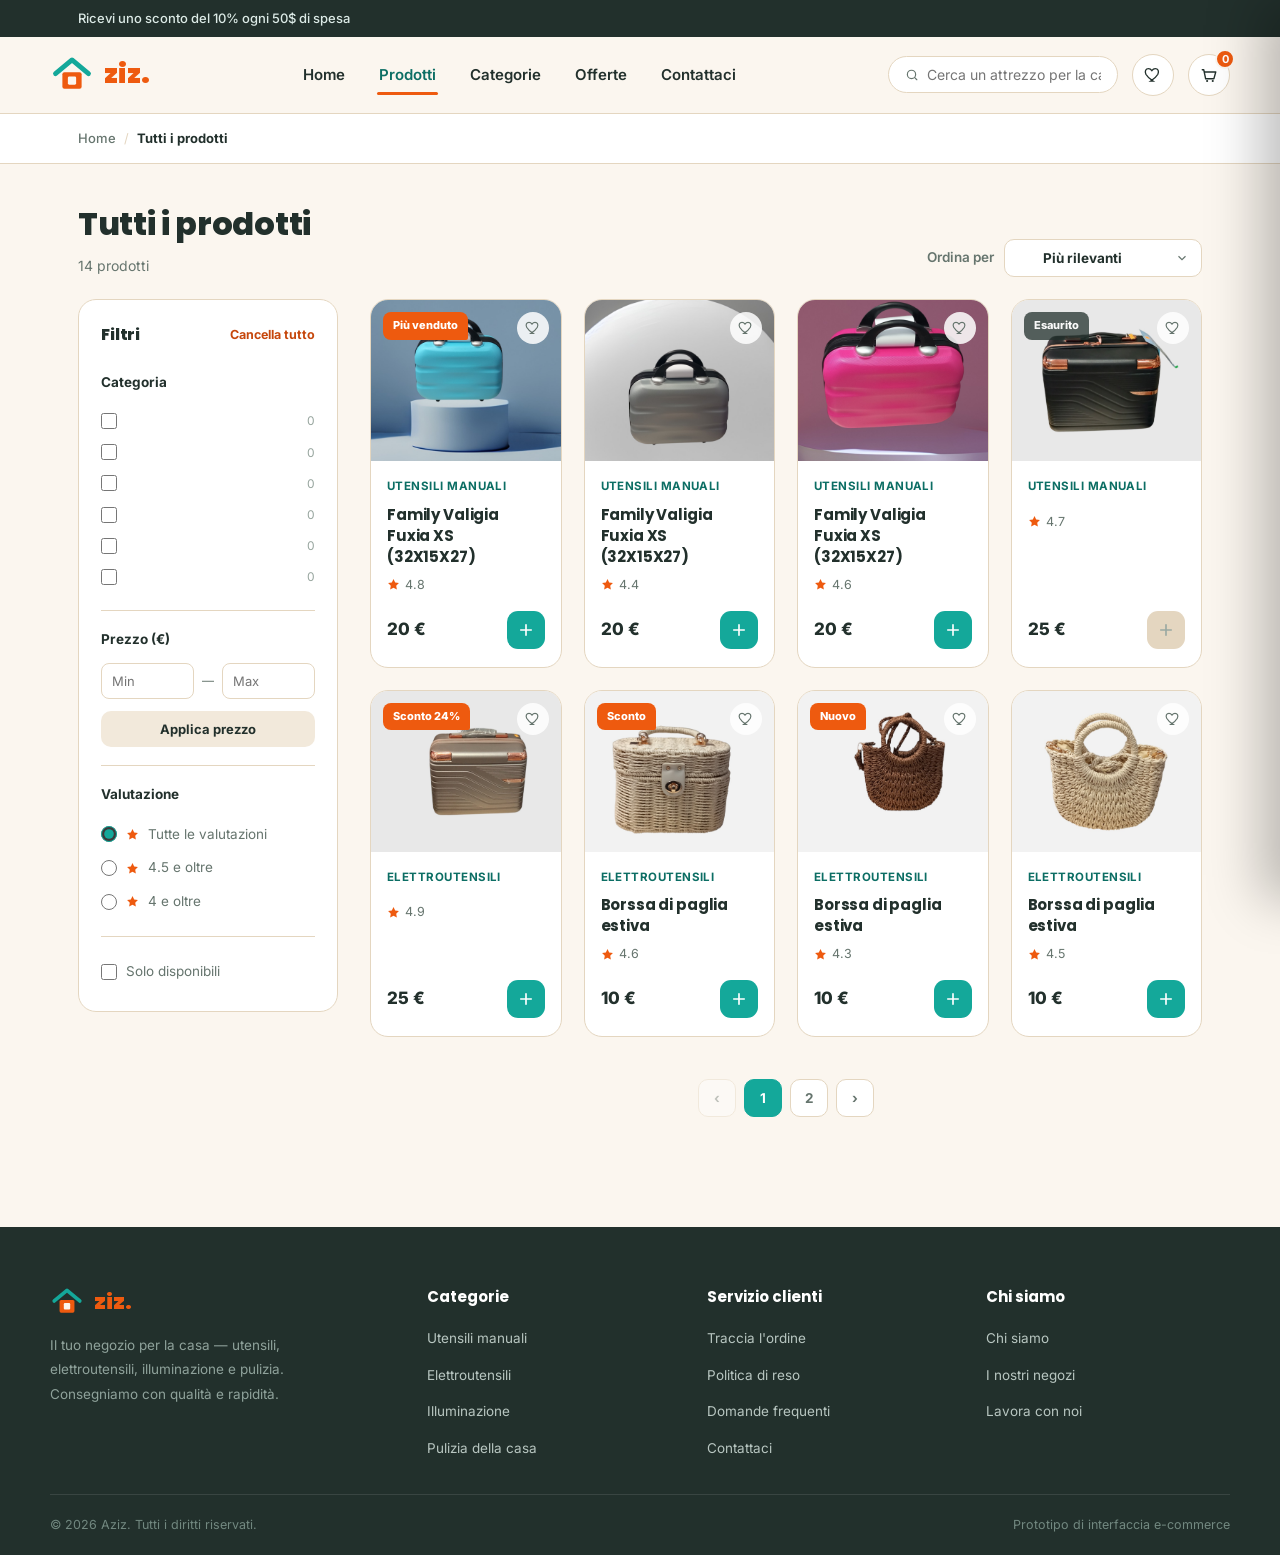
==== commit 30374493: "Emendamentno" ====
--- a/aziz-abbigliamento.html
+++ b/aziz-abbigliamento.html
@@ -3,7 +3,7 @@
 <head>
 <meta charset="UTF-8">
 <meta name="viewport" content="width=device-width, initial-scale=1.0">
-<title>ziz | Tutti i prodotti</title>
+<title>Aziz | Tutti i prodotti</title>
 <link rel="preconnect" href="https://fonts.googleapis.com">
 <link href="https://fonts.googleapis.com/css2?family=Poppins:wght@400;500;700;800;900&family=Inter:wght@300;400;500;600&display=swap" rel="stylesheet">
 <link rel="stylesheet" href="centro-css.css">
@@ -194,7 +194,7 @@
     </div>
   </div>
   <div class="wrap footer-bottom">
-    <span>© 2026 ziz. Tutti i diritti riservati.</span>
+    <span>© 2026 Aziz. Tutti i diritti riservati.</span>
     <span>Prototipo di interfaccia e-commerce</span>
   </div>
 </footer>
@@ -235,42 +235,31 @@
   };
 
   // ---------- Categories ----------
-  const CATEGORIES = ['Utensili manuali','Elettroutensili','Illuminazione','Pittura','Pulizia','Cucina'];
+  const CATEGORIES = ['','','','','',''];
 
   // ---------- Product data ----------
   // Campo "image": URL della foto reale del prodotto. Se lasciato null (o se il
   // link non si carica), la scheda mostra automaticamente l'icona come prima:
   // non è mai richiesto avere una foto per ogni prodotto.
   const PRODUCTS = [
-    {id:1, cat:'Utensili manuali', name:'Martello da falegname con impugnatura in gomma', icon:'hammer', image:null, price:39, was:55, rating:4.8, badge:'Più venduto', stock:true},
-    {id:2, cat:'Utensili manuali', name:'Chiave inglese regolabile', icon:'wrench', image:null, price:34, was:null, rating:4.4, badge:null, stock:true},
-    {id:3, cat:'Utensili manuali', name:'Set cacciaviti di precisione 32 pezzi', icon:'screwdriver', image:null, price:49, was:65, rating:4.6, badge:null, stock:true},
-    {id:4, cat:'Utensili manuali', name:'Cassetta degli attrezzi 45 pezzi', icon:'hammer', image:null, price:129, was:159, rating:4.7, badge:'Sconto 19%', stock:false},
-
-    {id:5, cat:'Elettroutensili', name:'Trapano avvitatore a batteria 18V', icon:'drill', image:null, price:249, was:329, rating:4.9, badge:'Sconto 24%', stock:true},
-    {id:6, cat:'Elettroutensili', name:'Scala in alluminio pieghevole 5 gradini', icon:'ladder', image:null, price:179, was:215, rating:4.6, badge:'Sconto', stock:true},
-    {id:7, cat:'Elettroutensili', name:'Cacciavite elettrico ricaricabile USB', icon:'screwdriver', image:null, price:89, was:null, rating:4.3, badge:'Nuovo', stock:true},
-    {id:8, cat:'Elettroutensili', name:'Presa multipla elettrica', icon:'socket', image:null, price:45, was:null, rating:4.5, badge:null, stock:true},
-
-    {id:9, cat:'Illuminazione', name:'Lampadina LED smart controllabile', icon:'bulb', image:null, price:29, was:null, rating:4.6, badge:null, stock:true},
-    {id:10, cat:'Illuminazione', name:'Lampada da scrivania pieghevole', icon:'lamp', image:null, price:69, was:89, rating:4.4, badge:null, stock:true},
-    {id:11, cat:'Illuminazione', name:'Striscia LED colorata 5 metri', icon:'bulb', image:null, price:55, was:75, rating:4.7, badge:'Sconto 27%', stock:true},
-    {id:12, cat:'Illuminazione', name:'Lampada da parete esterna impermeabile', icon:'lamp', image:null, price:99, was:null, rating:4.2, badge:null, stock:false},
-
-    {id:13, cat:'Pittura', name:'Set pennelli professionali 5 pezzi', icon:'brush', image:null, price:59, was:79, rating:4.5, badge:null, stock:true},
-    {id:14, cat:'Pittura', name:'Rullo per pittura con vaschetta', icon:'roller', image:null, price:35, was:null, rating:4.3, badge:null, stock:true},
-    {id:15, cat:'Pittura', name:'Pittura murale per interni 3,6 litri', icon:'brush', image:null, price:145, was:170, rating:4.6, badge:'Sconto', stock:true},
-    {id:16, cat:'Pittura', name:'Nastro adesivo di protezione per pittura', icon:'roller', image:null, price:12, was:null, rating:4.1, badge:null, stock:true},
-
-    {id:17, cat:'Pulizia', name:'Detergente spray multiuso', icon:'spray', image:null, price:18, was:null, rating:4.3, badge:'Nuovo', stock:true},
-    {id:18, cat:'Pulizia', name:'Scopa a mocio rotante con doppio secchio', icon:'mop', image:null, price:99, was:129, rating:4.8, badge:'Più venduto', stock:true},
-    {id:19, cat:'Pulizia', name:'Set spazzole per pulizia domestica', icon:'spray', image:null, price:27, was:null, rating:4.2, badge:null, stock:true},
-    {id:20, cat:'Pulizia', name:'Aspirapolvere portatile a batteria', icon:'mop', image:null, price:159, was:199, rating:4.6, badge:'Sconto 20%', stock:false},
-
-    {id:21, cat:'Cucina', name:'Padella antiaderente Tefal 28 cm', icon:'pan', image:null, price:89, was:120, rating:4.7, badge:null, stock:true},
-    {id:22, cat:'Cucina', name:'Bollitore elettrico in acciaio inox', icon:'kettle', image:null, price:79, was:99, rating:4.5, badge:null, stock:true},
-    {id:23, cat:'Cucina', name:'Set pentole da cucina 8 pezzi', icon:'pan', image:null, price:299, was:359, rating:4.8, badge:'Sconto 17%', stock:true},
-    {id:24, cat:'Cucina', name:'Bollitore elettrico con controllo della temperatura', icon:'kettle', image:null, price:119, was:null, rating:4.4, badge:'Nuovo', stock:true},
+    {id:1, cat:'Utensili manuali', name:'Family Valigia Fuxia XS (32X15X27)', icon:'hammer', image:'img-add/2001.jpg', price:20, was:null, rating:4.8, badge:'Più venduto', stock:true},
+    {id:2, cat:'Utensili manuali', name:'Family Valigia Fuxia XS (32X15X27)', icon:'wrench', image:'img-add/2002.jpg', price:20, was:null, rating:4.4, badge:null, stock:true},
+    {id:3, cat:'Utensili manuali', name:'Family Valigia Fuxia XS (32X15X27)', icon:'screwdriver', image:'img-add/2003.jpg', price:20, was:null, rating:4.6, badge:null, stock:true},
+   
+    {id:4, cat:'Utensili manuali', name:'', icon:'hammer', image:'img-add/2004.jpg', price:25, was:null, rating:4.7, badge:'Sconto 19%', stock:false},
+
+    {id:5, cat:'Elettroutensili', name:'', icon:'drill', image:'img-add/2005.jpg', price:25, was:null, rating:4.9, badge:'Sconto 24%', stock:true},
+    
+    {id:6, cat:'Elettroutensili', name:'Borssa di paglia estiva', icon:'ladder', image:'img-add/2006.jpg', price:10, was:null, rating:4.6, badge:'Sconto', stock:true},
+    {id:7, cat:'Elettroutensili', name:'Borssa di paglia estiva', icon:'screwdriver', image:'img-add/2007.jpg', price:10, was:null, rating:4.3, badge:'Nuovo', stock:true},
+    {id:8, cat:'Elettroutensili', name:'Borssa di paglia estiva', icon:'socket', image:'img-add/2008.jpg', price:10, was:null, rating:4.5, badge:null, stock:true},
+    {id:9, cat:'Illuminazione', name:'Borsa in paglia con dettagli in pelle  marrone', icon:'bulb', image:'img-add/2009.jpg', price:10, was:null, rating:4.6, badge:null, stock:true},
+   
+    {id:10, cat:'Illuminazione', name:'Cappello', icon:'lamp', image:'img-add/2010.jpg', price:10, was:null, rating:4.4, badge:null, stock:true},
+    {id:11, cat:'Illuminazione', name:'Cappello', icon:'bulb', image:'img-add/2011.jpg', price:10, was:null, rating:4.7, badge:'Sconto 27%', stock:true},
+    {id:12, cat:'Illuminazione', name:'cappello', icon:'lamp', image:'img-add/2012.jpg', price:10, was:null, rating:4.2, badge:null, stock:false},
+    {id:13, cat:'Pittura', name:'Cappello', icon:'brush', image:'img-add/2013.jpg', price:10, was:null, rating:4.5, badge:null, stock:true},
+    {id:14, cat:'Pittura', name:'Cappello', icon:'roller', image:'img-add/2014.jpg', price:10, was:null, rating:4.3, badge:null, stock:true},
   ];
 
   const PAGE_SIZE = 8;
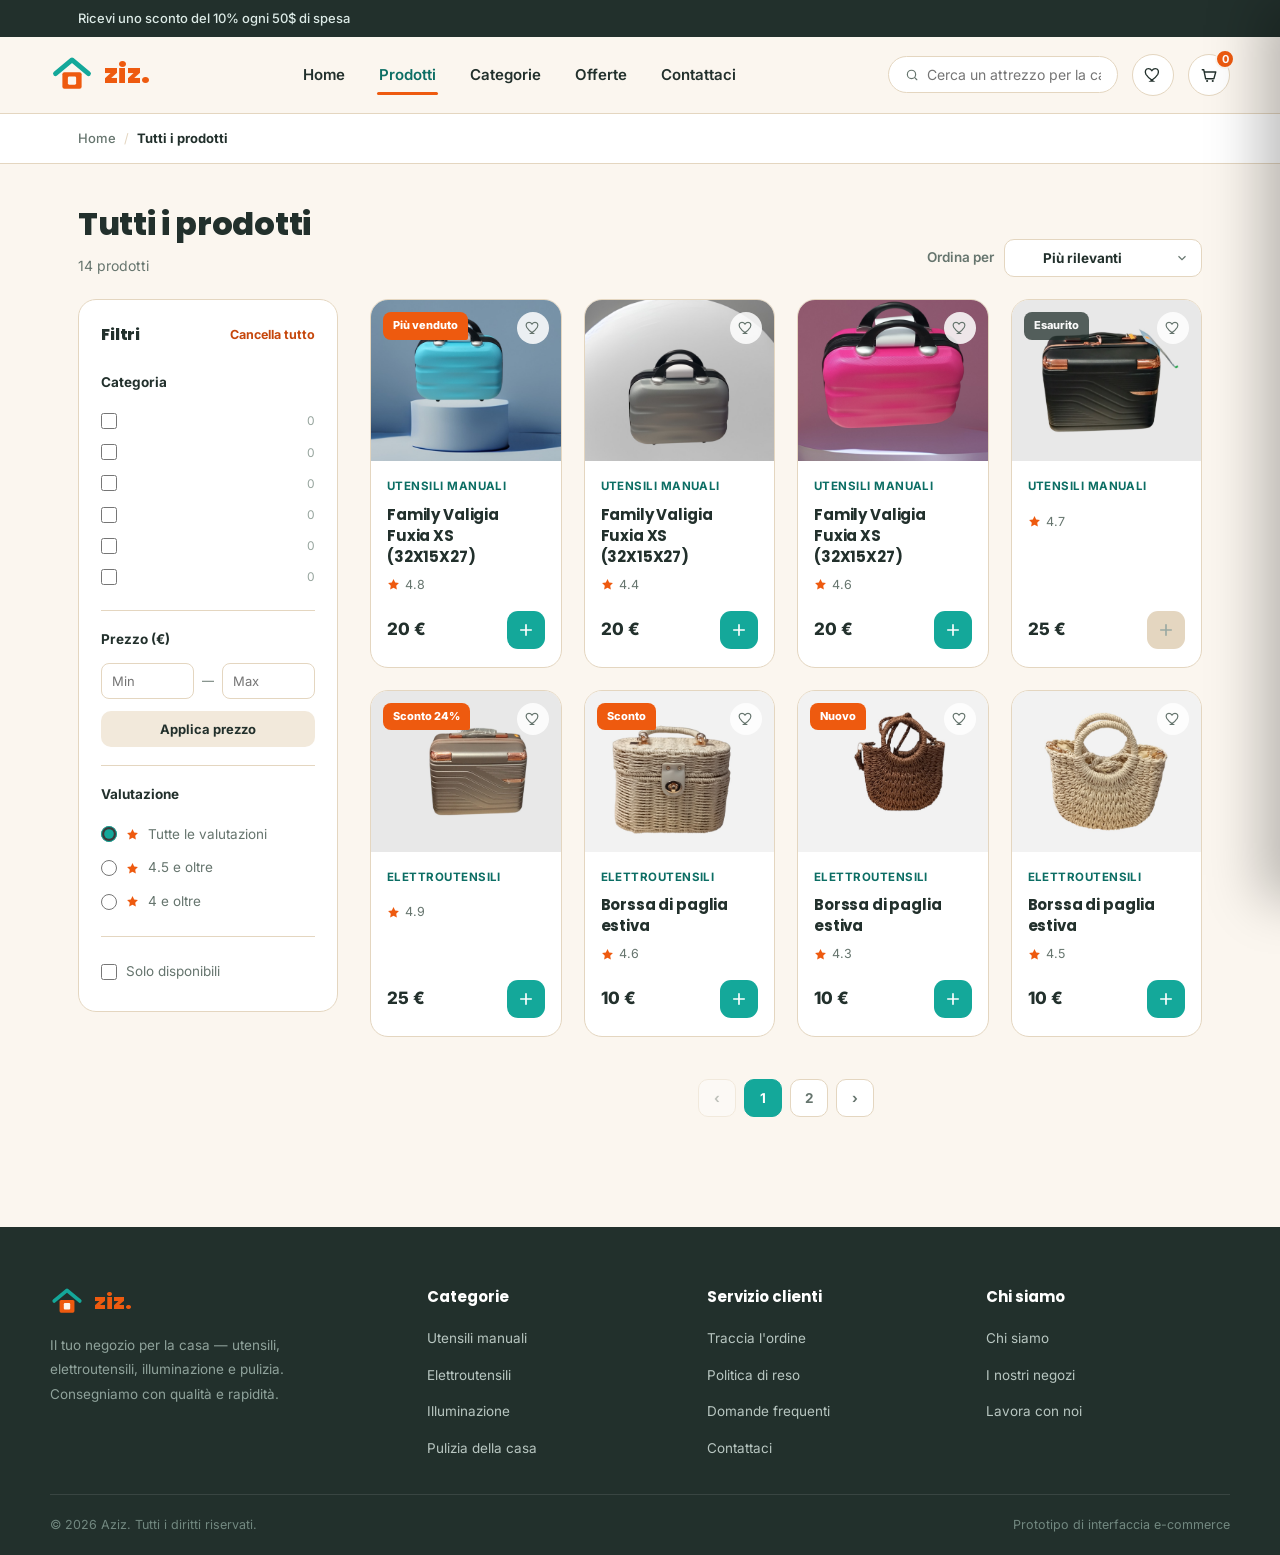
==== commit eecdb07b: "Ele-aziz" ====
--- a/aziz-abbigliamento.html
+++ b/aziz-abbigliamento.html
@@ -32,7 +32,7 @@
     </a>
 
     <nav class="main">
-      <a href="#">Home</a>
+      <a href="index.html">Home</a>
       <a href="#" class="active">Prodotti</a>
       <a href="#">Categorie</a>
       <a href="#">Offerte</a>
@@ -58,7 +58,7 @@
 <!-- Breadcrumb -->
 <div class="breadcrumb">
   <div class="wrap">
-    <a href="#">Home</a>
+    <a href="index.html">Home</a>
     <span class="sep">/</span>
     <span class="current">Tutti i prodotti</span>
   </div>
